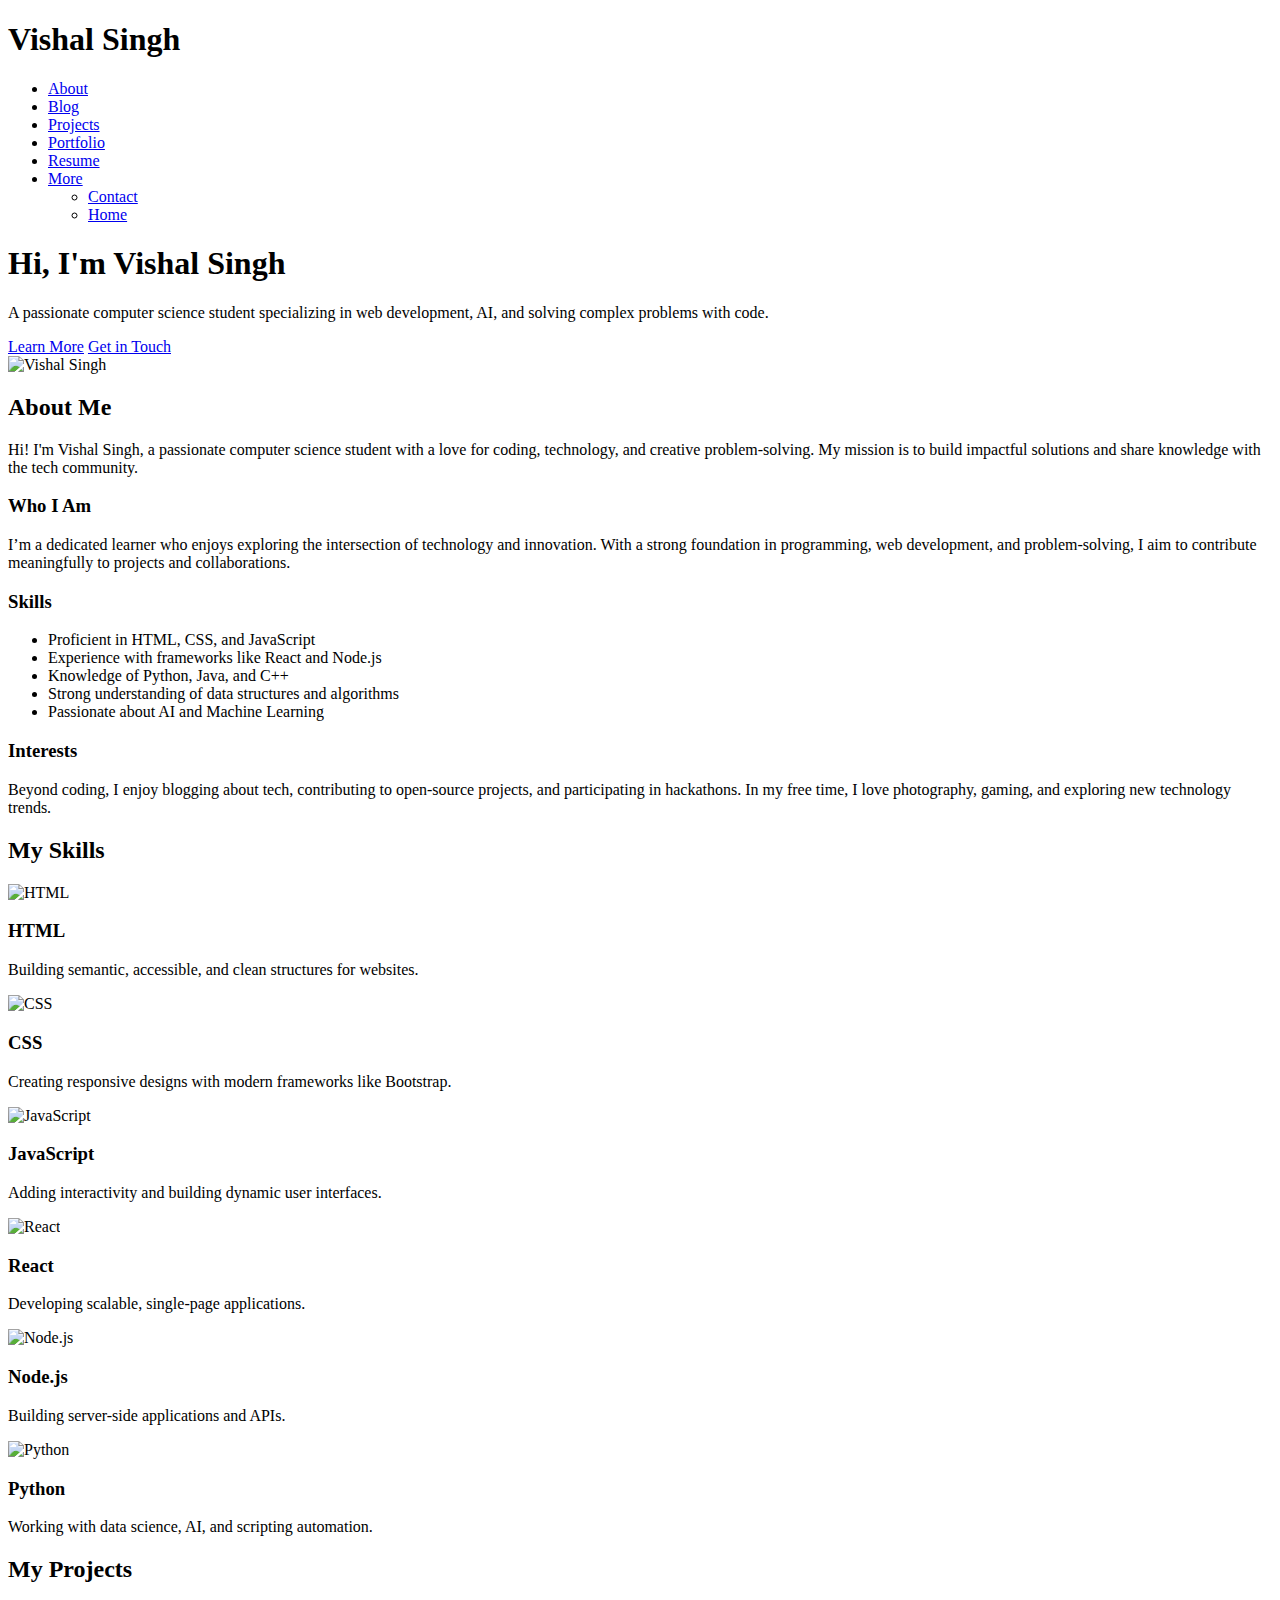
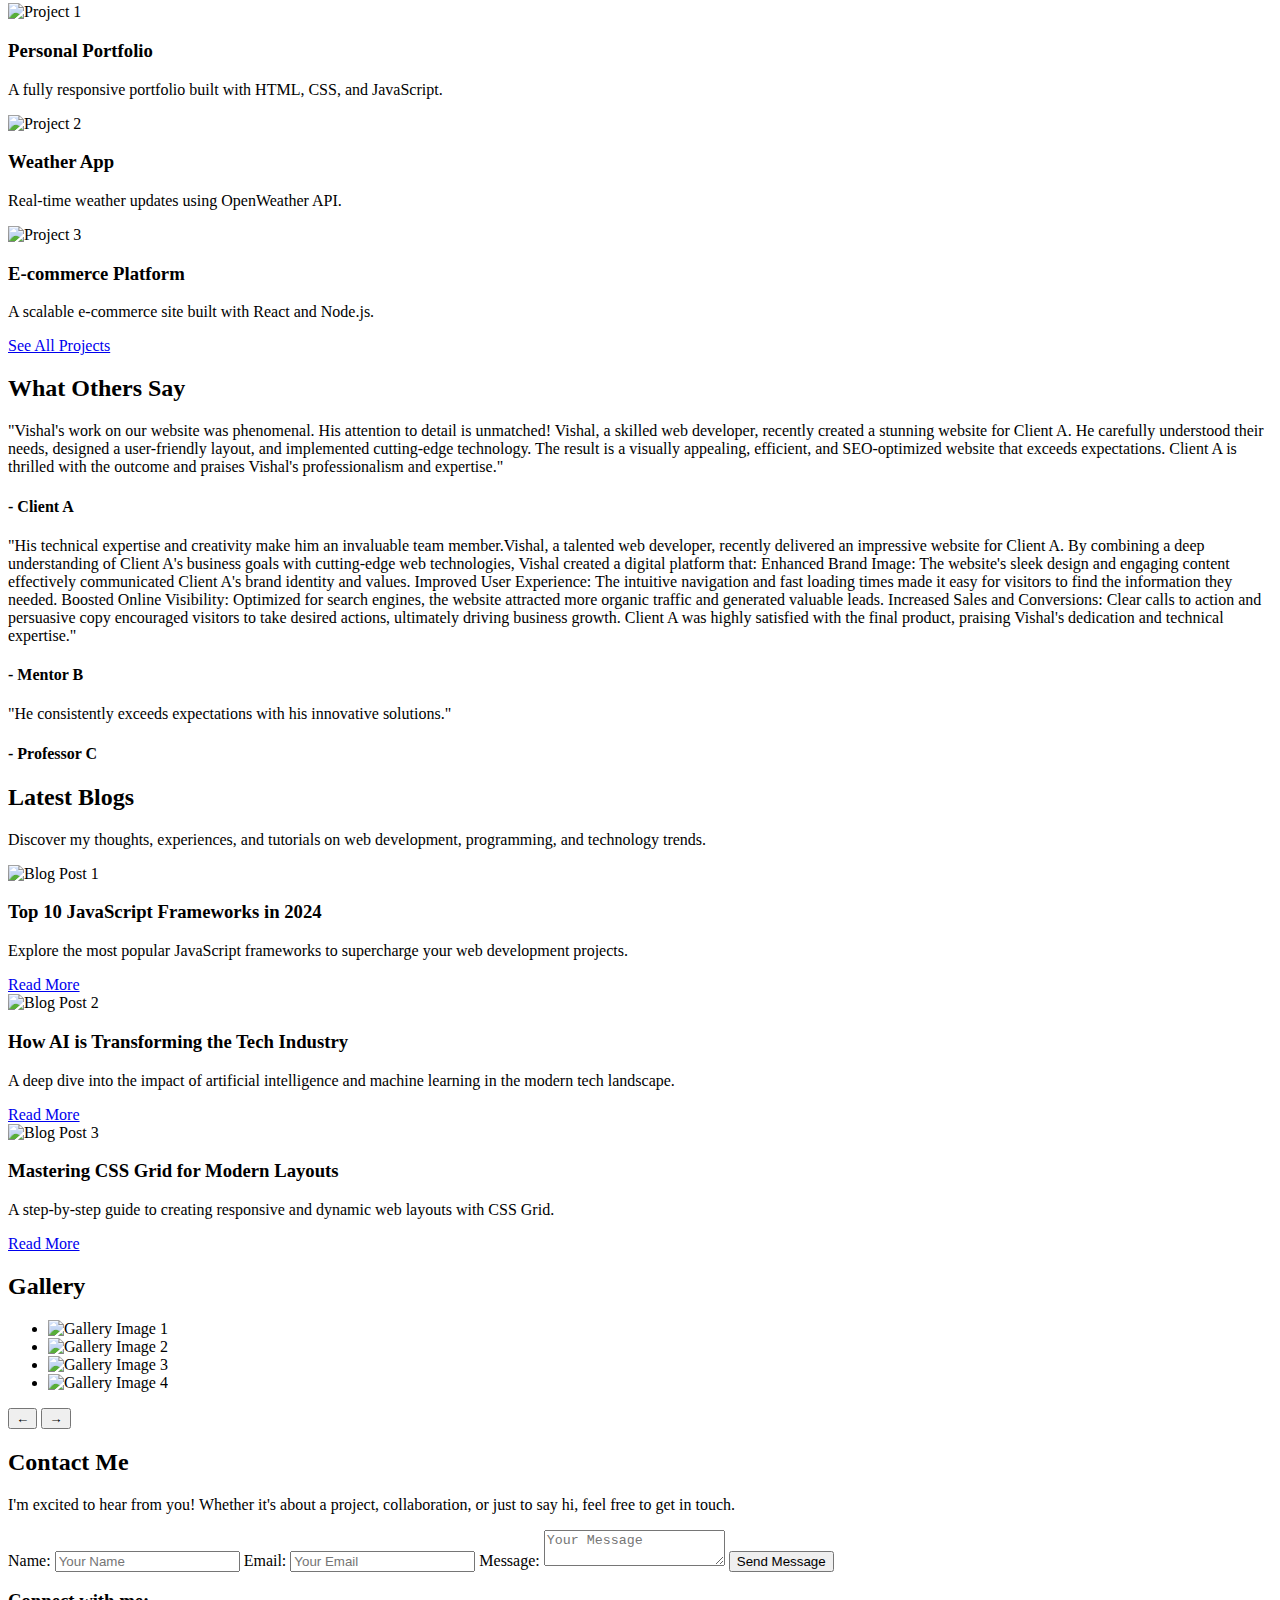
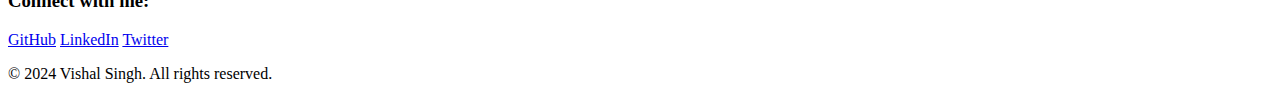
==== index.html @ 28accf82 "added index.html" ====
<!DOCTYPE html>
<html lang="en">
<head>
    <meta charset="UTF-8">
    <meta name="viewport" content="width=device-width, initial-scale=1.0">
    <title>Vishal Singh | Portfolio</title>
    <link rel="stylesheet" href="styles.css">
    <script src="script.js" defer></script>
</head>
<body>
  <!-- Header -->
  <header class="header">
    <div class="container header-container">
        <h1 class="logo">Vishal Singh</h1>
        <nav class="navbar">
            <ul class="nav-list">
                <li><a href="#about">About</a></li>
                <li><a href="#blog">Blog</a></li>
                <li><a href="#projects">Projects</a></li>
                <li><a href="portfolio.html">Portfolio</a></li>
                <li><a href="resume.html">Resume</a></li>
                <li class="dropdown">
                    <a href="#" class="dropbtn">More</a>
                    <ul class="dropdown-content">
                        <li><a href="#contact">Contact</a></li>
                        <li><a href="#hero">Home</a></li>
                    </ul>
                </li>
            </ul>
        </nav>
    </div>
</header>



    <!-- Hero Section -->
<section id="hero" class="hero">
    <div class="container hero-container">
        <div class="hero-text">
            <h1>Hi, I'm <span class="highlight">Vishal Singh</span></h1>
            <p class="hero-description">
                A passionate computer science student specializing in web development, AI, and solving complex problems with code.
            </p>
            <a href="#about" class="btn btn-primary">Learn More</a>
            <a href="#contact" class="btn btn-secondary">Get in Touch</a>
        </div>
        <div class="hero-image">
            <img src="picture/WhatsApp Image 2024-11-25 at 23.29.56_d3bf5f42.jpg" alt="Vishal Singh" class="responsive-img">
        </div>
    </div>
</section>


    <!-- About Section -->
    <!-- About Me Section -->
<section id="about" class="section about">
    <div class="container">
        <h2>About Me</h2>
        <p class="about-description">
            Hi! I'm Vishal Singh, a passionate computer science student with a love for coding, technology, and creative problem-solving. My mission is to build impactful solutions and share knowledge with the tech community.
        </p>
        
        <div class="about-grid">
            <!-- Personal Info -->
            <div class="about-card">
                <h3 class="about-title">Who I Am</h3>
                <p>
                    I’m a dedicated learner who enjoys exploring the intersection of technology and innovation. With a strong foundation in programming, web development, and problem-solving, I aim to contribute meaningfully to projects and collaborations.
                </p>
            </div>

            <!-- Skills -->
            <div class="about-card">
                <h3 class="about-title">Skills</h3>
                <ul class="skills-list">
                    <li>Proficient in HTML, CSS, and JavaScript</li>
                    <li>Experience with frameworks like React and Node.js</li>
                    <li>Knowledge of Python, Java, and C++</li>
                    <li>Strong understanding of data structures and algorithms</li>
                    <li>Passionate about AI and Machine Learning</li>
                </ul>
            </div>

            <!-- Interests -->
            <div class="about-card">
                <h3 class="about-title">Interests</h3>
                <p>
                    Beyond coding, I enjoy blogging about tech, contributing to open-source projects, and participating in hackathons. In my free time, I love photography, gaming, and exploring new technology trends.
                </p>
            </div>
        </div>
    </div>
</section>


    <!-- Skills Section -->
    <section id="skills" class="section skills">
        <div class="container">
            <h2>My Skills</h2>
            <div class="skills-grid">
                <div class="skill">
                    <img src="picture/logo_html.png" alt="HTML" width="100" length="100">
                    <h3>HTML</h3>
                    <p>Building semantic, accessible, and clean structures for websites.</p>
                </div>
                <div class="skill">
                    <img src="picture/css3-logo.png" alt="CSS" width="100" length="100">
                    <h3>CSS</h3>
                    <p>Creating responsive designs with modern frameworks like Bootstrap.</p>
                </div>
                <div class="skill">
                    <img src="picture/javascript-logo-javascript-icon-transparent-free-png.webp" alt="JavaScript" width="100" length="100">
                    <h3>JavaScript</h3>
                    <p>Adding interactivity and building dynamic user interfaces.</p>
                </div>
                <div class="skill">
                    <img src="picture/OIP.jpg" alt="React" width="100" length="100" >
                    <h3>React</h3>
                    <p>Developing scalable, single-page applications.</p>
                </div>
                <div class="skill">
                    <img src="picture/Node.js-Logo.wine.png" alt="Node.js" width="100" length="100">
                    <h3>Node.js</h3>
                    <p>Building server-side applications and APIs.</p>
                </div>
                <div class="skill">
                    <img src="picture/3d-python-programming-language-logo-free-png.webp" alt="Python" width="100" length="100">
                    <h3>Python</h3>
                    <p>Working with data science, AI, and scripting automation.</p>
                </div>
            </div>
        </div>
    </section>

    <!-- Projects Section -->
    <section id="projects" class="section projects">
        <div class="container">
            <h2>My Projects</h2>
            <div class="projects-grid">
                <div class="project-card">
                    <img src="picture/100362-original.webp" alt="Project 1" width="400" height="300">
                    <h3>Personal Portfolio</h3>
                    <p>A fully responsive portfolio built with HTML, CSS, and JavaScript.</p>
                </div>
                <div class="project-card">
                    <img src="picture/unnamed.png" alt="Project 2" width="400" height="300">
                    <h3>Weather App</h3>
                    <p>Real-time weather updates using OpenWeather API.</p>
                </div>
                <div class="project-card">
                    <img src="picture/ecommerce.webp" alt="Project 3" width="400" height="300">
                    <h3>E-commerce Platform</h3>
                    <p>A scalable e-commerce site built with React and Node.js.</p>
                </div>
            </div>
            <a href="projects.html" class="btn btn-primary">See All Projects</a>
        </div>
    </section>

    <!-- Testimonials Section -->
    <section id="testimonials" class="section testimonials">
        <div class="container">
            <h2>What Others Say</h2>
            <div class="testimonials-grid">
                <div class="testimonial-card">
                    <p>"Vishal's work on our website was phenomenal. His attention to detail is unmatched!
                        Vishal, a skilled web developer, recently created a stunning website for Client A. He carefully understood their needs, designed a user-friendly layout, and implemented cutting-edge technology. The result is a visually appealing, efficient, and SEO-optimized website that exceeds expectations. Client A is thrilled with the outcome and praises Vishal's professionalism and expertise."</p>
                    <h4>- Client A</h4>
                </div>
                <div class="testimonial-card">
                    <p>"His technical expertise and creativity make him an invaluable team member.Vishal, a talented web developer, recently delivered an impressive website for Client A. By combining a deep understanding of Client A's business goals with cutting-edge web technologies, Vishal created a digital platform that:

                        Enhanced Brand Image: The website's sleek design and engaging content effectively communicated Client A's brand identity and values.
                        Improved User Experience: The intuitive navigation and fast loading times made it easy for visitors to find the information they needed.
                        Boosted Online Visibility: Optimized for search engines, the website attracted more organic traffic and generated valuable leads.
                        Increased Sales and Conversions: Clear calls to action and persuasive copy encouraged visitors to take desired actions, ultimately driving business growth.
                        Client A was highly satisfied with the final product, praising Vishal's dedication and technical expertise."</p>
                    <h4>- Mentor B</h4>
                </div>
                <div class="testimonial-card">
                    <p>"He consistently exceeds expectations with his innovative solutions."</p>
                    <h4>- Professor C</h4>
                </div>
            </div>
        </div>
    </section>
<!-- Blog Section -->
<section id="blog" class="section blog">
    <div class="container">
        <h2>Latest Blogs</h2>
        <p class="blog-description">Discover my thoughts, experiences, and tutorials on web development, programming, and technology trends.</p>
        
        <div class="blog-grid">
            <!-- Blog Post 1 -->
            <div class="blog-card">
                <img src="picture/OIP (1).jpg" alt="Blog Post 1" class="blog-image">
                <div class="blog-content">
                    <h3 class="blog-title">Top 10 JavaScript Frameworks in 2024</h3>
                    <p class="blog-excerpt">
                        Explore the most popular JavaScript frameworks to supercharge your web development projects.
                    </p>
                    <a href="blog-post-1.html" class="btn btn-secondary">Read More</a>
                </div>
            </div>

            <!-- Blog Post 2 -->
            <div class="blog-card">
                <img src="picture/ai1-1.png" alt="Blog Post 2" class="blog-image">
                <div class="blog-content">
                    <h3 class="blog-title">How AI is Transforming the Tech Industry</h3>
                    <p class="blog-excerpt">
                        A deep dive into the impact of artificial intelligence and machine learning in the modern tech landscape.
                    </p>
                    <a href="blog-post-2.html" class="btn btn-secondary">Read More</a>
                </div>
            </div>

            <!-- Blog Post 3 -->
            <div class="blog-card">
                <img src="picture/OIP (2).jpg" alt="Blog Post 3" class="blog-image">
                <div class="blog-content">
                    <h3 class="blog-title">Mastering CSS Grid for Modern Layouts</h3>
                    <p class="blog-excerpt">
                        A step-by-step guide to creating responsive and dynamic web layouts with CSS Grid.
                    </p>
                    <a href="blog-post-3.html" class="btn btn-secondary">Read More</a>
                </div>
            </div>
        </div>
    </div>
</section>


    <!-- Gallery Section -->
<section id="gallery" class="section gallery">
    <div class="container">
        <h2>Gallery</h2>
        <div class="carousel">
            <div class="carousel-track-container">
                <ul class="carousel-track">
                    <li class="carousel-slide current-slide">
                        <img src="picture/WhatsApp Image 2024-11-25 at 23.29.54_d8bd2396.jpg" alt="Gallery Image 1" width="600" height="400">
                    </li>
                    <li class="carousel-slide">
                        <img src="picture/WhatsApp Image 2024-11-25 at 23.29.57_5d75a2b2.jpg" alt="Gallery Image 2" width="600" height="400">
                    </li>
                    <li class="carousel-slide">
                        <img src="picture/WhatsApp Image 2024-11-25 at 23.29.55_a75c8357.jpg" alt="Gallery Image 3" width="600" height="400">
                    </li>
                    <li class="carousel-slide">
                        <img src="picture/WhatsApp Image 2024-11-25 at 23.29.54_a037197f.jpg" alt="Gallery Image 4" width="600" height="400">
                    </li>
                </ul>
            </div>
            <!-- Navigation Buttons -->
            <button class="carousel-button left-button">&larr;</button>
            <button class="carousel-button right-button">&rarr;</button>
        </div>
    </div>
</section>


    <!-- Contact Section -->
<section id="contact" class="section contact">
    <div class="container">
        <h2>Contact Me</h2>
        <p class="contact-description">I'm excited to hear from you! Whether it's about a project, collaboration, or just to say hi, feel free to get in touch.</p>
        
        <!-- Moving Background Design -->
        <div class="moving-background">
            <div class="circle circle-1"></div>
            <div class="circle circle-2"></div>
            <div class="circle circle-3"></div>
        </div>

        <!-- Contact Form -->
        <div class="contact-form">
            <form action="mailto:vishalsingh@example.com" method="post" enctype="text/plain">
                <label for="name">Name:</label>
                <input type="text" id="name" name="name" placeholder="Your Name" required>

                <label for="email">Email:</label>
                <input type="email" id="email" name="email" placeholder="Your Email" required>

                <label for="message">Message:</label>
                <textarea id="message" name="message" placeholder="Your Message" required></textarea>

                <button type="submit" class="btn btn-primary">Send Message</button>
            </form>
        </div>

        <!-- Social Media Links -->
        <div class="social-links">
            <h3>Connect with me:</h3>
            <a href="https://github.com/yourprofile" target="_blank" class="social-icon github">GitHub</a>
            <a href="https://linkedin.com/in/yourprofile" target="_blank" class="social-icon linkedin">LinkedIn</a>
            <a href="https://twitter.com/yourprofile" target="_blank" class="social-icon twitter">Twitter</a>
        </div>
    </div>
</section>


    <footer class="footer">
        <div class="container">
            <p>&copy; 2024 Vishal Singh. All rights reserved.</p>
        </div>
    </footer>
</body>
</html>
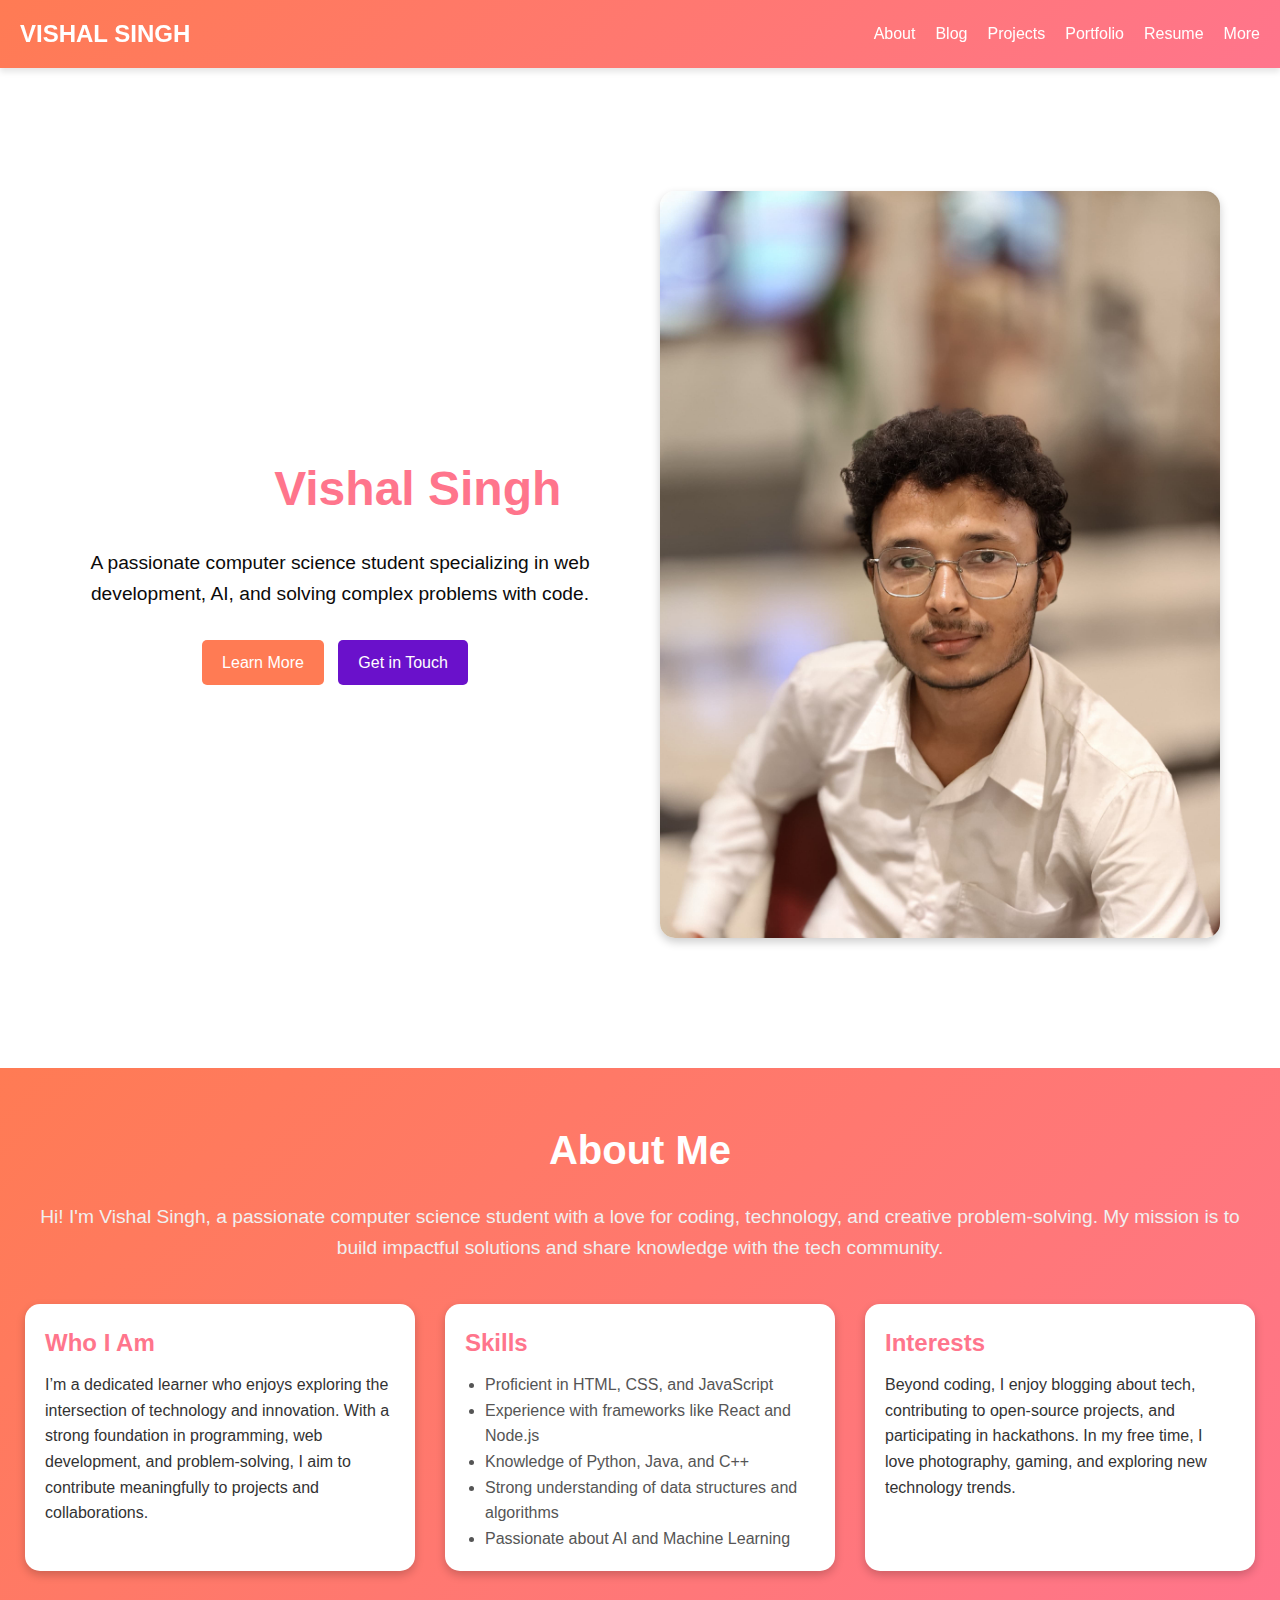
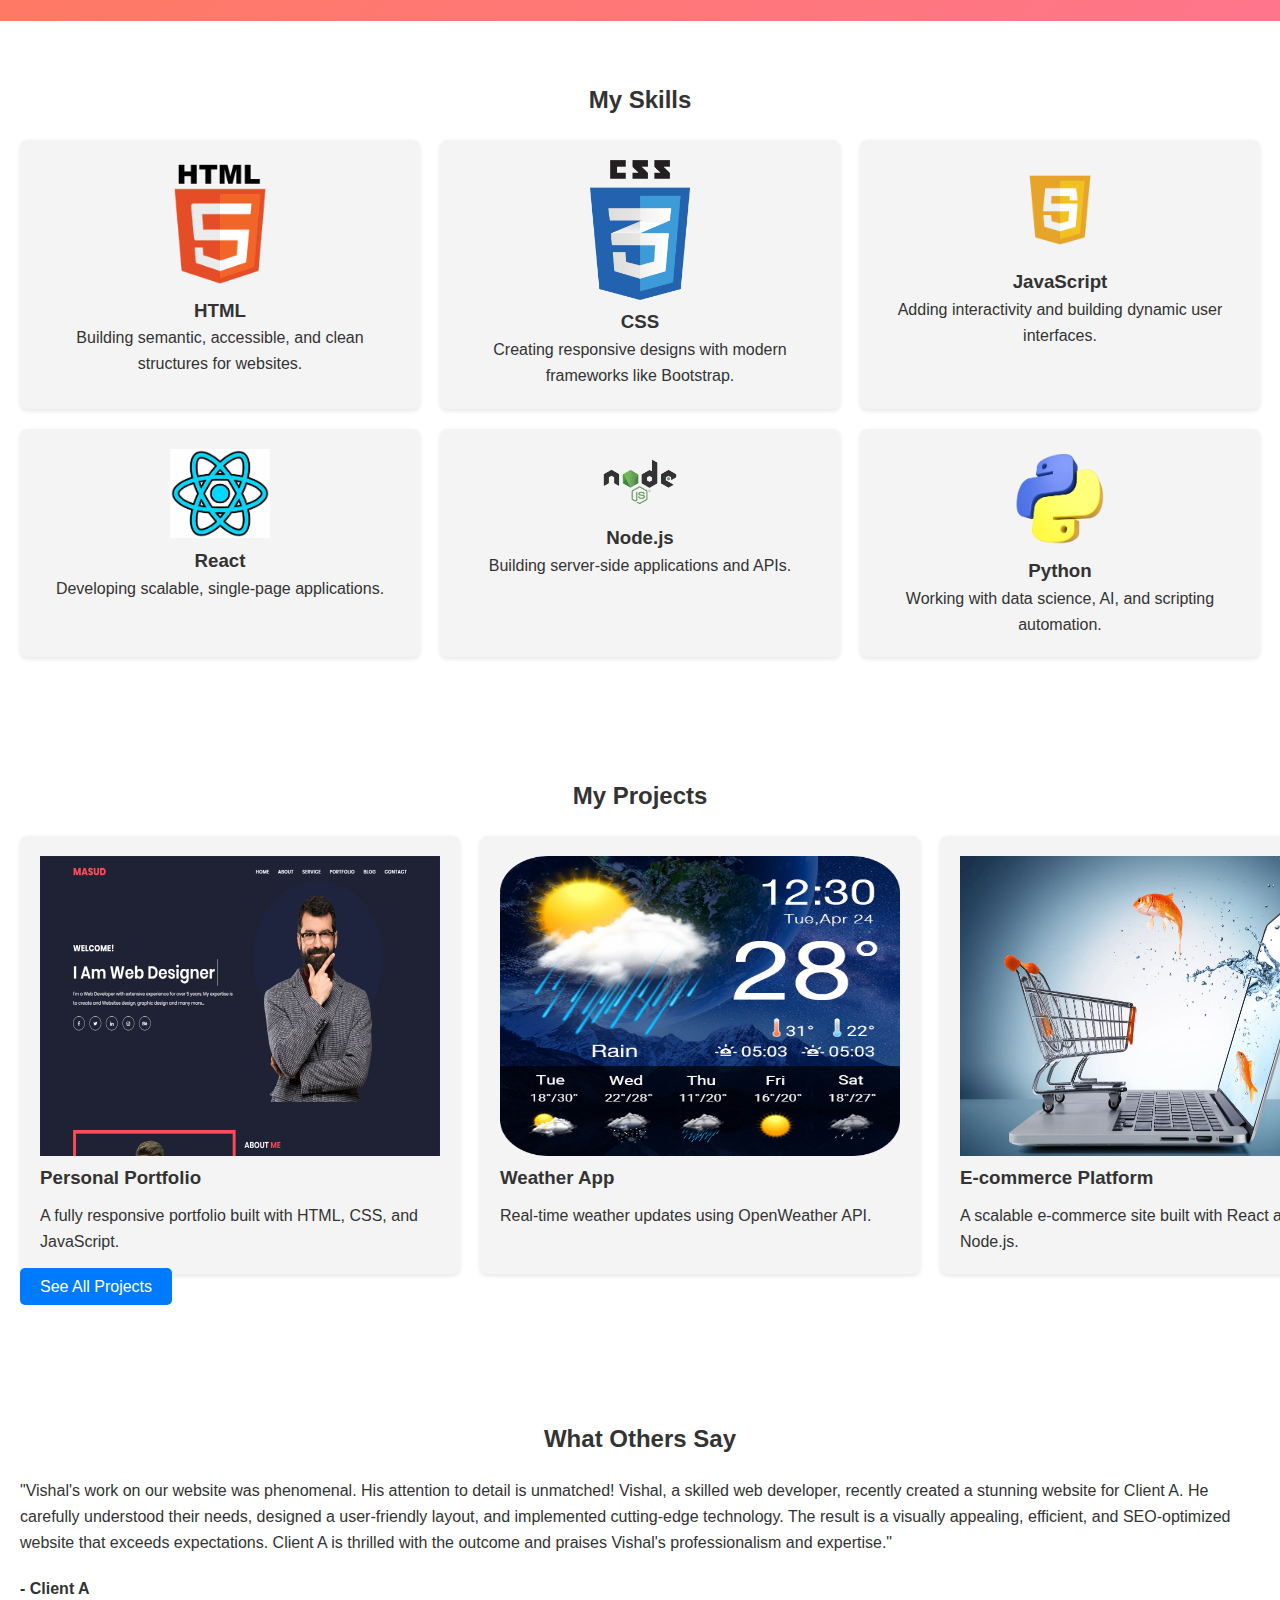
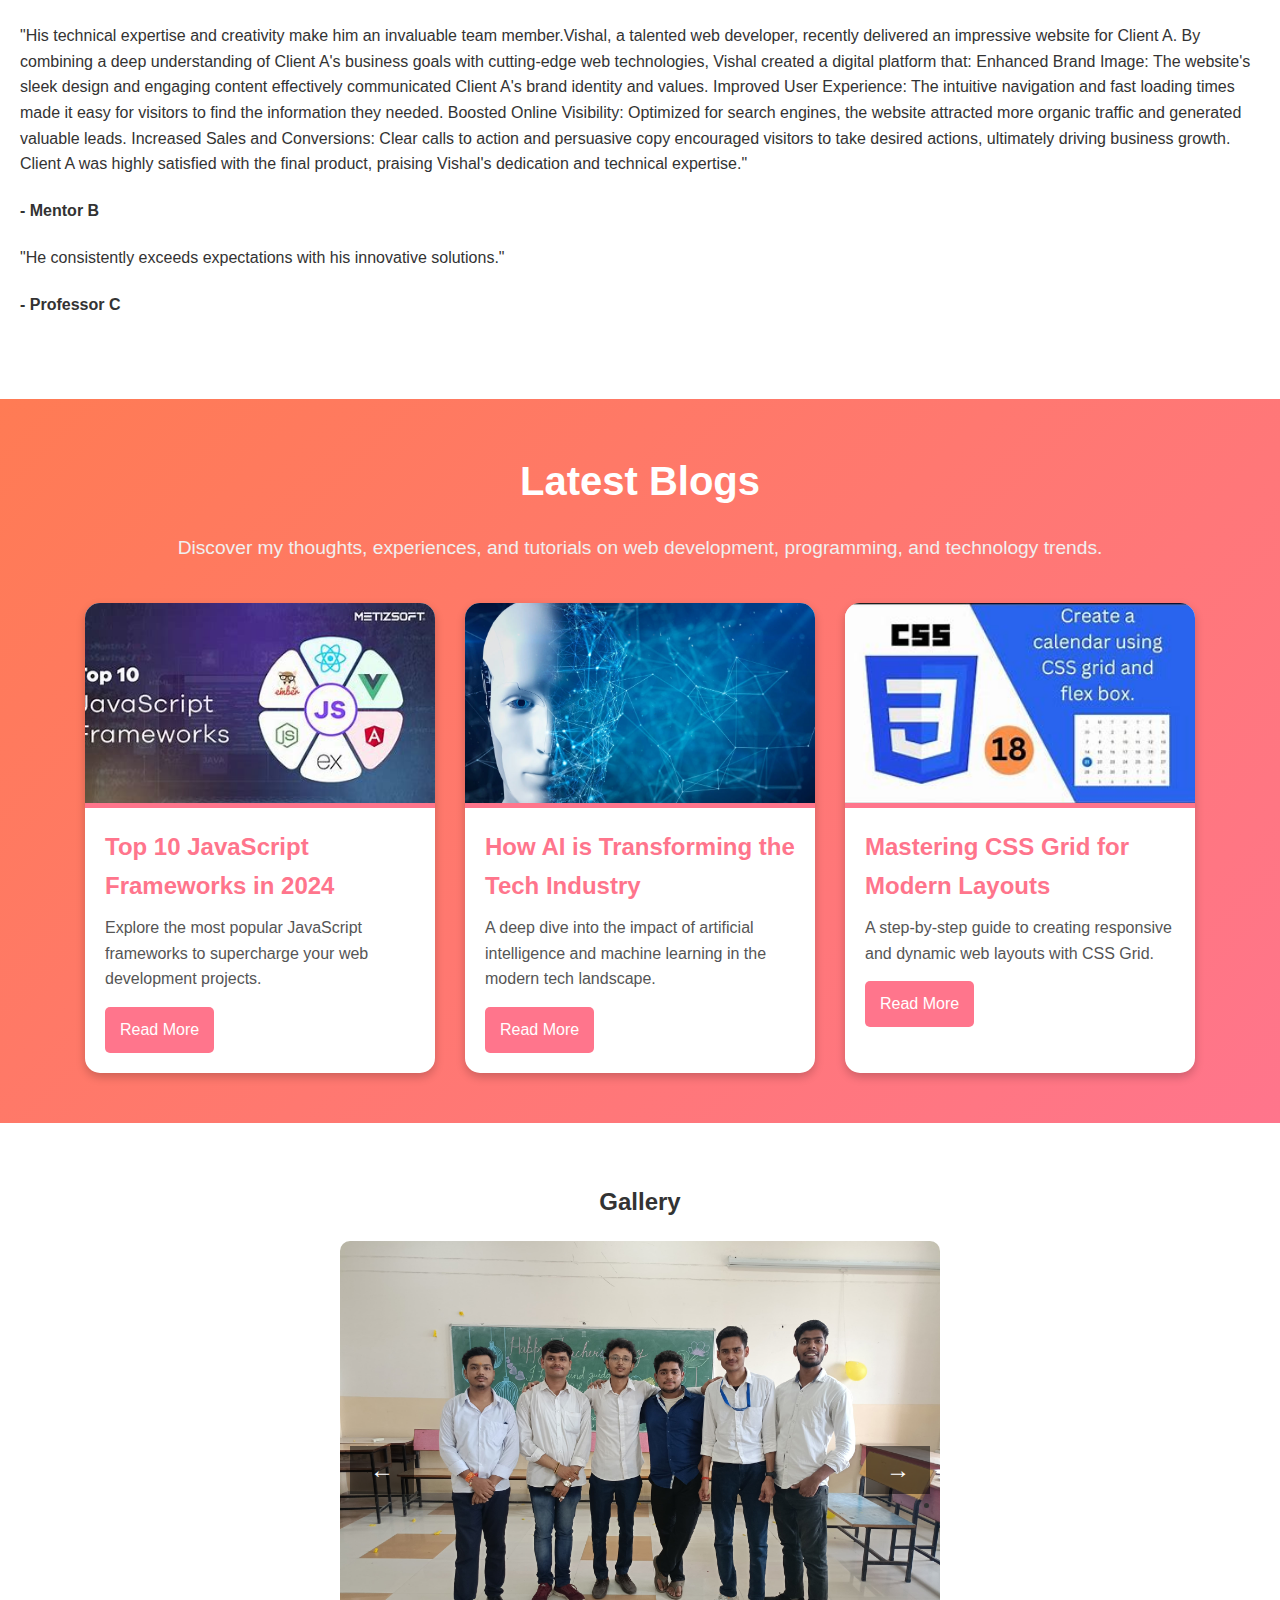
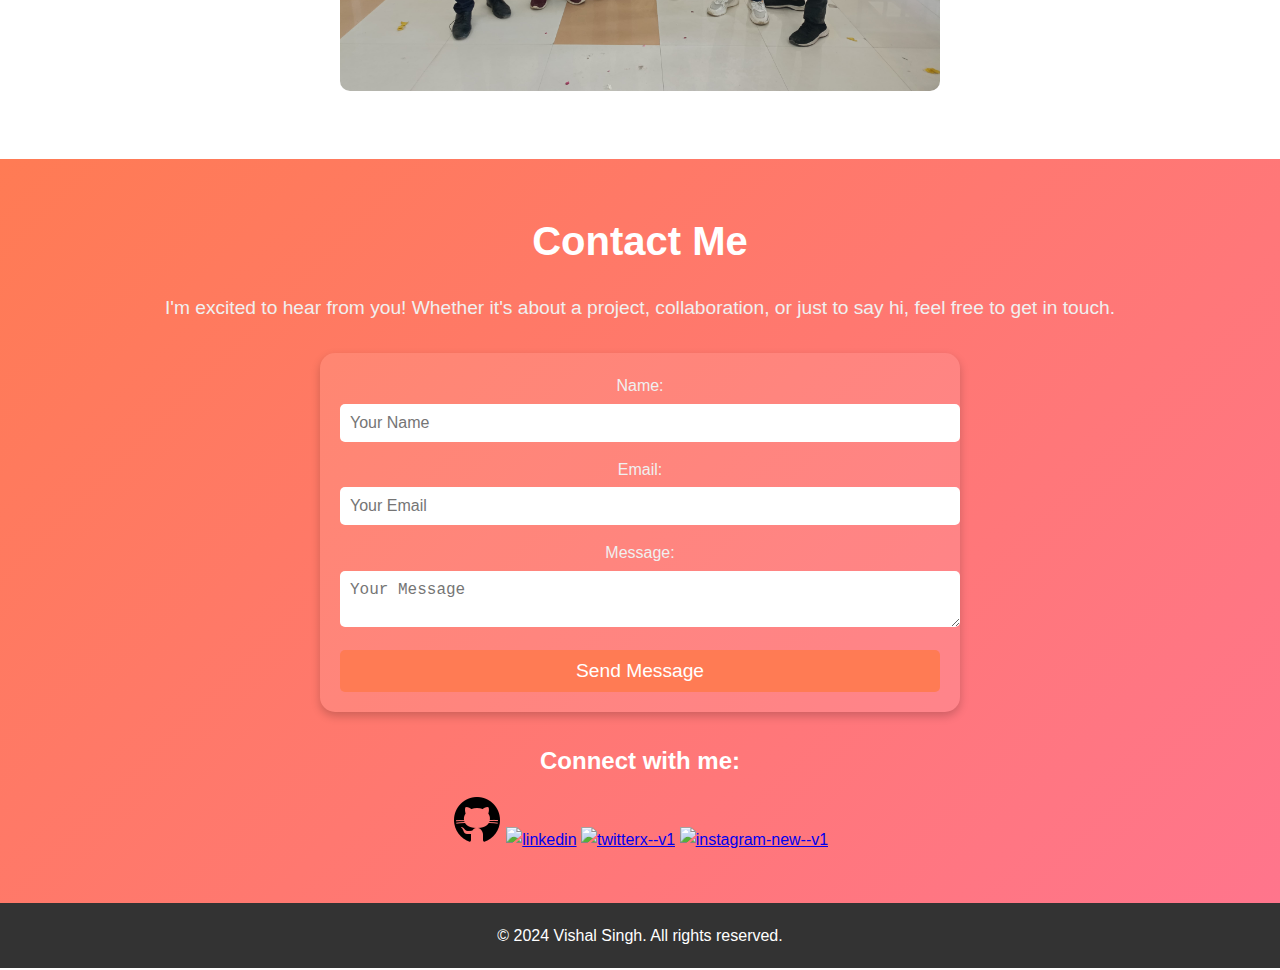
==== commit fcb6ff30: "design fix" ====
--- a/index.html
+++ b/index.html
@@ -292,9 +292,11 @@
         <!-- Social Media Links -->
         <div class="social-links">
             <h3>Connect with me:</h3>
-            <a href="https://github.com/yourprofile" target="_blank" class="social-icon github">GitHub</a>
-            <a href="https://linkedin.com/in/yourprofile" target="_blank" class="social-icon linkedin">LinkedIn</a>
-            <a href="https://twitter.com/yourprofile" target="_blank" class="social-icon twitter">Twitter</a>
+            <a href="https://github.com/Vishalex009" ><img  class="imghover" src="picture/github-logo.png"></img></a>
+            <a href="www.linkedin.com/in/vishal-singh-40855a2a3" ><img class="imghover" src="https://img.icons8.com/color/48/linkedin.png" alt="linkedin"/></a>
+            <a href="https://twitter.com/yourprofile" ><img class="imghover" src="https://img.icons8.com/ios-filled/50/twitterx--v1.png" alt="twitterx--v1"/></img></a>
+            <a href="https://www.instagram.com/chess_engineered/" ><img class="imghover" src="https://img.icons8.com/ios/50/instagram-new--v1.png" alt="instagram-new--v1"/></img></a>
+           
         </div>
     </div>
 </section>
--- a/styles.css
+++ b/styles.css
@@ -0,0 +1,720 @@
+/* General Reset */
+body, h1, h2, h3, p, ul, li, a {
+    margin: 0;
+    padding: 0;
+    box-sizing: border-box;
+}
+body {
+    font-family: 'Arial', sans-serif;
+    line-height: 1.6;
+    color: #333;
+}
+
+/* Header */
+.header {
+    background: #333;
+    color: #fff;
+    padding: 10px 0;
+}
+.header .container {
+    display: flex;
+    justify-content: space-between;
+    align-items: center;
+}
+.header .logo {
+    font-size: 1.5rem;
+    font-weight: bold;
+}
+.nav-links {
+    list-style: none;
+    display: flex;
+}
+.nav-links li {
+    margin: 0 15px;
+}
+.nav-links a {
+    color: #fff;
+    text-decoration: none;
+    font-size: 1rem;
+}
+
+/* Hero Section */
+#hero {
+    background: url('https://source.unsplash.com/1600x900/?coding,technology') no-repeat center center/cover;
+    color: #fff;
+    height: 100vh;
+    display: flex;
+    justify-content: center;
+    align-items: center;
+    text-align: center;
+}
+.hero-content h1 {
+    font-size: 3rem;
+    margin-bottom: 10px;
+}
+.hero-content p {
+    font-size: 1.2rem;
+    margin-bottom: 20px;
+}
+.btn {
+    background: #007BFF;
+    color: #fff;
+    padding: 10px 20px;
+    border: none;
+    border-radius: 5px;
+    text-decoration: none;
+    font-size: 1rem;
+    transition: background 0.3s ease;
+}
+.btn:hover {
+    background: #0056b3;
+}
+
+/* Section */
+.section {
+    padding: 60px 20px;
+}
+.section h2 {
+    text-align: center;
+    margin-bottom: 20px;
+}
+
+/* Skills */
+.skills-grid {
+    display: grid;
+    grid-template-columns: repeat(3, 1fr);
+    gap: 20px;
+    text-align: center;
+}
+.skill {
+    background: #f4f4f4;
+    padding: 20px;
+    border-radius: 8px;
+    box-shadow: 0 2px 5px rgba(0, 0, 0, 0.1);
+}
+
+/* Projects */
+.projects-grid {
+    display: grid;
+    grid-template-columns: repeat(3, 1fr);
+    gap: 20px;
+}
+.project-card {
+    background: #f4f4f4;
+    padding: 20px;
+    border-radius: 8px;
+    box-shadow: 0 2px 5px rgba(0, 0, 0, 0.1);
+}
+.project-card h3 {
+    margin-bottom: 10px;
+}
+
+/* Footer */
+.footer {
+    background: #333;
+    color: #fff;
+    text-align: center;
+    padding: 20px 0;
+}
+/* Gallery Section Carousel Styles */
+.carousel {
+    position: relative;
+    max-width: 600px;
+    margin: 0 auto;
+    overflow: hidden;
+}
+
+.carousel-track-container {
+    position: relative;
+    width: 100%;
+    overflow: hidden;
+}
+
+.carousel-track {
+    display: flex;
+    transition: transform 0.4s ease-in-out;
+}
+
+.carousel-slide {
+    min-width: 100%;
+    transition: opacity 0.5s ease;
+}
+
+.carousel-button {
+    position: absolute;
+    top: 50%;
+    transform: translateY(-50%);
+    background: rgba(0, 0, 0, 0.5);
+    color: #fff;
+    border: none;
+    padding: 10px 20px;
+    cursor: pointer;
+    z-index: 10;
+    font-size: 1.5rem;
+}
+
+.carousel-button.left-button {
+    left: 10px;
+}
+
+.carousel-button.right-button {
+    right: 10px;
+}
+
+.carousel-slide img {
+    width: 100%;
+    height: auto;
+    border-radius: 10px;
+}
+
+/* Highlight current slide (optional visual effect) */
+.current-slide {
+    opacity: 1;
+}
+/* Contact Section Styles */
+.contact {
+    position: relative;
+    background: linear-gradient(135deg, #ff7b54 0%, #ff758c 100%);
+    color: #fff;
+    padding: 50px 20px;
+    overflow: hidden;
+    text-align: center;
+}
+
+.contact h2 {
+    font-size: 2.5rem;
+    margin-bottom: 20px;
+    color: #fff;
+}
+
+.contact-description {
+    font-size: 1.2rem;
+    margin-bottom: 30px;
+    color: #f0f0f0;
+}
+
+.contact-form {
+    max-width: 600px;
+    margin: 0 auto 30px;
+    background: rgba(255, 255, 255, 0.1);
+    border-radius: 15px;
+    padding: 20px;
+    box-shadow: 0 4px 10px rgba(0, 0, 0, 0.2);
+}
+
+.contact-form label {
+    display: block;
+    margin-bottom: 5px;
+    font-size: 1rem;
+    color: #f0f0f0;
+}
+
+.contact-form input,
+.contact-form textarea {
+    width: 100%;
+    padding: 10px;
+    margin-bottom: 15px;
+    border: none;
+    border-radius: 5px;
+    font-size: 1rem;
+}
+
+.contact-form input:focus,
+.contact-form textarea:focus {
+    outline: 2px solid #fff;
+    background-color: rgba(255, 255, 255, 0.8);
+}
+
+.contact-form button {
+    display: block;
+    width: 100%;
+    padding: 10px;
+    font-size: 1.2rem;
+    color: #fff;
+    background: #ff7b54;
+    border: none;
+    border-radius: 5px;
+    cursor: pointer;
+    transition: background-color 0.3s;
+}
+
+.contact-form button:hover {
+    background: #ff5722;
+}
+
+.social-links {
+    margin-top: 30px;
+}
+
+.social-links h3 {
+    font-size: 1.5rem;
+    margin-bottom: 15px;
+}
+
+
+
+
+
+/* Moving Background Animation */
+.moving-background {
+    position: absolute;
+    top: 0;
+    left: 0;
+    width: 100%;
+    height: 100%;
+    z-index: -1;
+    overflow: hidden;
+}
+
+.circle {
+    position: absolute;
+    border-radius: 50%;
+    background: rgba(255, 255, 255, 0.2);
+    animation: move 10s infinite ease-in-out;
+}
+
+.circle-1 {
+    width: 150px;
+    height: 150px;
+    top: 20%;
+    left: 10%;
+    animation-duration: 8s;
+}
+
+.circle-2 {
+    width: 200px;
+    height: 200px;
+    top: 40%;
+    left: 60%;
+    animation-duration: 12s;
+}
+
+.circle-3 {
+    width: 120px;
+    height: 120px;
+    top: 70%;
+    left: 30%;
+    animation-duration: 10s;
+}
+
+@keyframes move {
+    0% {
+        transform: translate(0, 0);
+    }
+    50% {
+        transform: translate(50px, -50px);
+    }
+    100% {
+        transform: translate(0, 0);
+    }
+}
+/* Blog Section Styles */
+.blog {
+    background: linear-gradient(135deg, #ff7b54 0%, #ff758c 100%);
+    color: #fff;
+    padding: 50px 20px;
+    text-align: center;
+}
+
+.blog h2 {
+    font-size: 2.5rem;
+    margin-bottom: 20px;
+    color: #fff;
+}
+
+.blog-description {
+    font-size: 1.2rem;
+    margin-bottom: 40px;
+    color: #f0f0f0;
+}
+
+.blog-grid {
+    display: flex;
+    gap: 30px;
+    flex-wrap: wrap;
+    justify-content: center;
+}
+
+.blog-card {
+    background: #fff;
+    color: #333;
+    border-radius: 15px;
+    overflow: hidden;
+    box-shadow: 0 4px 10px rgba(0, 0, 0, 0.2);
+    transition: transform 0.3s, box-shadow 0.3s;
+    max-width: 350px;
+    flex: 1 1 calc(33.33% - 30px);
+    display: flex;
+    flex-direction: column;
+}
+
+.blog-card:hover {
+    transform: translateY(-10px);
+    box-shadow: 0 8px 20px rgba(0, 0, 0, 0.3);
+}
+
+.blog-image {
+    width: 100%;
+    height: 200px;
+    object-fit: cover;
+    border-bottom: 5px solid #ff758c;
+}
+
+.blog-content {
+    padding: 20px;
+    text-align: left;
+}
+
+.blog-title {
+    font-size: 1.5rem;
+    margin-bottom: 10px;
+    color: #ff758c;
+}
+
+.blog-excerpt {
+    font-size: 1rem;
+    margin-bottom: 15px;
+    color: #555;
+}
+
+.blog-content a.btn {
+    display: inline-block;
+    padding: 10px 15px;
+    font-size: 1rem;
+    color: #fff;
+    background: #ff758c;
+    border-radius: 5px;
+    text-decoration: none;
+    transition: background-color 0.3s;
+}
+
+.blog-content a.btn:hover {
+    background: #ff5269;
+}
+
+/* Responsive Blog Grid */
+@media (max-width: 768px) {
+    .blog-grid {
+        flex-direction: column;
+        align-items: center;
+    }
+
+    .blog-card {
+        flex: 1 1 100%;
+        max-width: 90%;
+    }
+}
+/* About Me Section Styles */
+.about {
+    background: linear-gradient(135deg, #ff7b54 0%, #ff758c 100%);
+    color: #fff;
+    padding: 50px 20px;
+    text-align: center;
+}
+
+.about h2 {
+    font-size: 2.5rem;
+    margin-bottom: 20px;
+    color: #fff;
+}
+
+.about-description {
+    font-size: 1.2rem;
+    margin-bottom: 40px;
+    color: #f0f0f0;
+}
+
+.about-grid {
+    display: flex;
+    gap: 30px;
+    flex-wrap: wrap;
+    justify-content: center;
+}
+
+.about-card {
+    background: #fff;
+    color: #333;
+    border-radius: 15px;
+    padding: 20px;
+    box-shadow: 0 4px 10px rgba(0, 0, 0, 0.2);
+    transition: transform 0.3s, box-shadow 0.3s;
+    max-width: 350px;
+    flex: 1 1 calc(33.33% - 30px);
+    text-align: left;
+}
+
+.about-card:hover {
+    transform: translateY(-10px);
+    box-shadow: 0 8px 20px rgba(0, 0, 0, 0.3);
+}
+
+.about-title {
+    font-size: 1.5rem;
+    margin-bottom: 10px;
+    color: #ff758c;
+}
+
+.skills-list {
+    list-style-type: disc;
+    margin: 10px 0 0 20px;
+    padding: 0;
+    color: #555;
+    font-size: 1rem;
+}
+
+/* Responsive About Grid */
+@media (max-width: 768px) {
+    .about-grid {
+        flex-direction: column;
+        align-items: center;
+    }
+
+    .about-card {
+        flex: 1 1 100%;
+        max-width: 90%;
+    }
+}
+/* Header Styles */
+.header {
+    background: linear-gradient(135deg, #ff7b54 0%, #ff758c 100%);
+    color: #fff;
+    padding: 15px 20px;
+    position: sticky;
+    top: 0;
+    z-index: 1000;
+    box-shadow: 0 4px 6px rgba(0, 0, 0, 0.1);
+}
+
+.header-container {
+    display: flex;
+    justify-content: space-between;
+    align-items: center;
+}
+
+.logo {
+    font-size: 1.8rem;
+    font-weight: bold;
+    color: #fff;
+    text-transform: uppercase;
+}
+
+.navbar .nav-list {
+    display: flex;
+    list-style: none;
+    margin: 0;
+    padding: 0;
+}
+
+.navbar .nav-list li {
+    margin-left: 20px;
+    position: relative;
+}
+
+.navbar a {
+    text-decoration: none;
+    color: #fff;
+    font-size: 1rem;
+    transition: color 0.3s;
+}
+
+.navbar a:hover {
+    color: #ff5269;
+}
+
+/* Dropdown Menu */
+.dropdown .dropbtn {
+    cursor: pointer;
+}
+
+.dropdown-content {
+    position: absolute;
+    top: 100%;
+    left: 0;
+    background: #fff;
+    color: #333;
+    box-shadow: 0 4px 6px rgba(0, 0, 0, 0.1);
+    border-radius: 5px;
+    padding: 10px 0;
+    display: none;
+    z-index: 1000;
+    list-style: none;
+    min-width: 150px;
+}
+
+.dropdown-content li {
+    padding: 10px 20px;
+}
+
+.dropdown-content li a {
+    color: #333;
+    text-decoration: none;
+    font-size: 1rem;
+}
+
+.dropdown-content li a:hover {
+    color: #ff758c;
+}
+
+.dropdown:hover .dropdown-content {
+    display: block;
+}
+/* Hero Section Styles */
+.hero {
+    display: flex;
+    align-items: center;
+    justify-content: center;
+    padding: 50px 20px;
+    background: linear-gradient(135deg, #2575fc 0%, #6a11cb 100%);
+    color: #fff;
+    text-align: center;
+}
+
+.hero-container {
+    display: flex;
+    flex-wrap: wrap;
+    align-items: center;
+    justify-content: space-between;
+    max-width: 1200px;
+    margin: 0 auto;
+}
+
+.hero-text {
+    flex: 1;
+    padding: 20px;
+}
+
+.hero-text h1 {
+    font-size: 3rem;
+    margin-bottom: 20px;
+}
+
+.hero-text .highlight {
+    color: #ff758c;
+}
+
+.hero-description {
+    font-size: 1.2rem;
+    margin-bottom: 30px;
+    color: #0b0a0a;
+}
+
+.hero-text .btn {
+    display: inline-block;
+    margin-right: 10px;
+    padding: 10px 20px;
+    font-size: 1rem;
+    color: #fff;
+    text-decoration: none;
+    border-radius: 5px;
+    transition: background-color 0.3s;
+}
+
+.hero-text .btn-primary {
+    background: #ff7b54;
+}
+
+.hero-text .btn-primary:hover {
+    background: #ff5269;
+}
+
+.hero-text .btn-secondary {
+    background: #6a11cb;
+}
+
+.hero-text .btn-secondary:hover {
+    background: #4f00ff;
+}
+
+.hero-image {
+    flex: 1;
+    padding: 20px;
+}
+
+.hero-image .responsive-img {
+    max-width: 100%;
+    border-radius: 15px;
+    box-shadow: 0 4px 10px rgba(0, 0, 0, 0.2);
+}
+/* Portfolio Page Styles */
+.portfolio {
+    background: linear-gradient(135deg, #ff7b54 0%, #ff758c 100%);
+    color: #fff;
+    padding: 50px 20px;
+    text-align: center;
+}
+
+.portfolio h2 {
+    font-size: 2.5rem;
+    margin-bottom: 20px;
+}
+
+.portfolio-description {
+    font-size: 1.2rem;
+    margin-bottom: 40px;
+    color: #f0f0f0;
+}
+
+.portfolio-grid {
+    display: flex;
+    flex-wrap: wrap;
+    gap: 30px;
+    justify-content: center;
+}
+
+.portfolio-card {
+    background: #fff;
+    color: #333;
+    border-radius: 15px;
+    overflow: hidden;
+    max-width: 300px;
+    box-shadow: 0 4px 10px rgba(0, 0, 0, 0.2);
+    text-align: left;
+}
+
+.portfolio-image {
+    width: 100%;
+    height: 200px;
+    object-fit: cover;
+}
+/* Resume Page Styles */
+.resume {
+    background: linear-gradient(135deg, #2575fc 0%, #6a11cb 100%);
+    color: #fff;
+    padding: 50px 20px;
+    text-align: center;
+}
+
+.resume h2 {
+    font-size: 2.5rem;
+    margin-bottom: 20px;
+}
+
+.resume-description {
+    font-size: 1.2rem;
+    margin-bottom: 40px;
+    color: #f0f0f0;
+}
+
+.resume-content {
+    text-align: left;
+    background: #fff;
+    color: #333;
+    padding: 20px;
+    border-radius: 15px;
+    box-shadow: 0 4px 10px rgba(0, 0, 0, 0.2);
+    max-width: 800px;
+    margin: 0 auto;
+}
+
+.resume-content h3 {
+    font-size: 1.5rem;
+    margin-bottom: 10px;
+    color: #6a11cb;
+}
+
+.imghover{
+    width: 50px;
+}
+.imghover:hover{
+    width: 80px;
+}